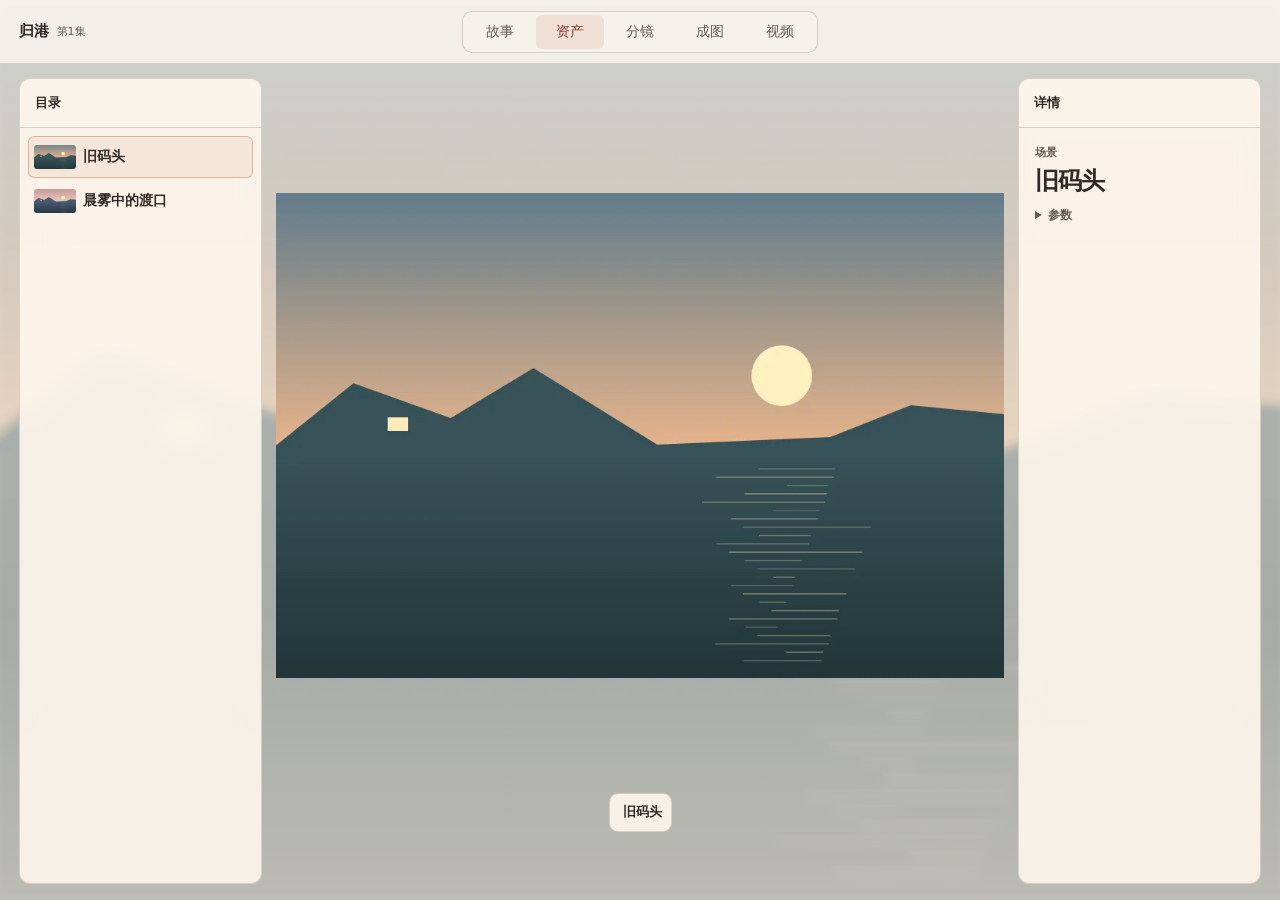
==== 心语 AI/制作工作台/index.html @ e416f88f "归档心语 AI 半透制作工作台" ====
<!doctype html>
<html lang="zh-CN">
<meta charset="utf-8">
<meta name="viewport" content="width=device-width, initial-scale=1">
<title>制作工作台 · 归港</title>
<link rel="stylesheet" href="heart-stage.css">
<style>
  * { box-sizing: border-box; }
  body { margin: 0; font: 14px/1.55 system-ui, sans-serif; }
  button { color: inherit; font: inherit; cursor: pointer; }
  .heart-workspace { --studio-type: system-ui, sans-serif; display: flex; flex-direction: column; height: 100dvh; overflow: hidden; }
  .studio-project-line { display: grid; flex: none; align-items: center; }
  .studio-project-identity { display: flex; align-items: center; min-width: 0; }
  .studio-project-title { overflow: hidden; text-overflow: ellipsis; white-space: nowrap; }
  .studio-stage-tab { display: flex; align-items: center; background: transparent; }
  .heart-inspector-body summary { cursor: pointer; }
  .heart-spotlight[data-media-kind="image"] .heart-focus-media > img { position: absolute; inset: 0; }
  @media (max-width: 980px) { .heart-workspace { overflow: auto; } }
</style>
<main class="project-studio heart-workspace">
  <div class="heart-backdrop" aria-hidden="true">
    <img class="heart-background" alt="">
    <img class="heart-backdrop-media" alt="" hidden>
  </div>
  <header class="studio-project-line">
    <div class="studio-project-identity"><strong class="studio-project-title">归港</strong><span class="heart-episode">第1集</span></div>
    <nav class="studio-stage-tabs heart-steps" aria-label="制作流程"></nav>
  </header>
  <div class="heart-desk">
    <section class="heart-library" aria-labelledby="catalog-title">
      <header class="heart-panel-head"><h2 id="catalog-title">目录</h2></header>
      <div class="heart-catalog"><div class="heart-catalog-group"></div></div>
    </section>
    <section class="heart-stage" aria-label="作品舞台">
      <div class="heart-text-flow" tabindex="0" aria-label="正文" hidden>
        <article class="heart-story-sheet"><header><h3></h3></header><div class="heart-story-body"></div></article>
      </div>
      <div class="heart-empty" hidden><p>暂无视频</p></div>
      <section class="heart-spotlight" data-media-kind="image" aria-label="作品预览" hidden>
        <div class="heart-focus-frame">
          <div class="heart-focus-media">
            <button type="button" class="heart-original" aria-label="查看原画幅"><img alt=""></button>
          </div>
          <div class="heart-focus-caption"><strong></strong></div>
        </div>
      </section>
    </section>
    <aside class="heart-inspector" aria-labelledby="inspector-title">
      <header class="heart-panel-head"><h2 id="inspector-title">详情</h2></header>
      <div class="heart-inspector-body">
        <div class="heart-detail-heading"><span></span><h3></h3></div>
        <details class="heart-version-details"><summary>参数</summary><dl><div><dt>画幅</dt><dd></dd></div></dl></details>
      </div>
    </aside>
  </div>
  <dialog class="heart-settings" aria-label="原画">
    <header><h2>原画</h2><form method="dialog"><button>关闭</button></form></header>
    <img class="heart-original-image" alt="" style="height:auto;object-fit:contain;background:transparent">
  </dialog>
</main>
<script>
  const $ = selector => document.querySelector(selector);
  function harbor(sky, water, sunset) {
    const canvas = document.createElement('canvas');
    canvas.width = 960;
    canvas.height = 640;
    const context = canvas.getContext('2d');
    const gradient = context.createLinearGradient(0, 0, 0, 640);
    for (const [position, color] of [[0, sky], [.52, sunset], [.53, water], [1, '#213538']]) gradient.addColorStop(position, color);
    context.fillStyle = gradient;
    context.fillRect(0, 0, 960, 640);
    context.fillStyle = '#fff0c1';
    context.beginPath();
    context.arc(666, 241, 40, 0, Math.PI * 2);
    context.fill();
    context.fillStyle = water;
    context.beginPath();
    context.moveTo(0, 333);
    for (const [x, y] of [[102, 251],[230, 297],[339, 231],[502, 332],[730, 322],[836, 280],[960, 292],[960, 358],[0, 358]]) context.lineTo(x, y);
    context.fill();
    context.fillStyle = '#fce9ba';
    context.fillRect(147, 296, 27, 18);
    for (let y = 363; y < 620; y += 11) {
      const width = 24 + (y * 19 % 155);
      const x = 635 - width / 2 + (y * 17 % 72);
      context.globalAlpha = .15 + (y % 19) / 90;
      context.fillRect(x, y, width, 2);
    }
    return canvas.toDataURL('image/webp', .88);
  }

  const dusk = harbor('#627c8b','#375258','#e5b38b');
  const dawn = harbor('#c59195','#485772','#e8cab9');
  const entries = [
    {label:'故事', items:[{name:'本集正文', kind:'剧本', text:'末班渡船靠岸前，港口只留着一盏灯。她把装着钥匙的信封递给船长，请他在潮水涨起来之前送到对岸。'}]},
    {label:'资产', items:[{name:'旧码头', kind:'场景', image:dusk}, {name:'晨雾中的渡口', kind:'场景', image:dawn}]},
    {label:'分镜', items:[{name:'渡船靠岸', kind:'片段', text:'镜头 1 · 0–3 秒\n远景。渡船沿岸线靠近，码头的灯在水面晃动。\n\n镜头 2 · 3–6 秒\n特写。信封从手中递出。'}]},
    {label:'成图', items:[{name:'灯下交接', kind:'分镜图', image:dawn}]},
    {label:'视频', items:[{name:'渡船靠岸', kind:'未生成'}]},
  ];
  $('.heart-background').src = dusk;
  let step = 1;
  const tabs = entries.map(({label}, index) => {
    const button = Object.assign(document.createElement('button'), {className:'studio-stage-tab', textContent:label});
    button.addEventListener('click', () => selectStep(index));
    $('.heart-steps').append(button);
    return button;
  });
  const openOriginal = $('.heart-original');
  const original = $('.heart-original-image');
  openOriginal.addEventListener('click', () => $('.heart-settings').showModal());

  function selectStep(index) {
    step = index;
    tabs.forEach((tab, i) => i === step ? tab.setAttribute('aria-current','step') : tab.removeAttribute('aria-current'));
    const group = $('.heart-catalog-group');
    const rows = entries[step].items.map((item, i) => {
      const row = Object.assign(document.createElement('button'), {className:'heart-catalog-item'});
      const thumb = Object.assign(document.createElement('span'), {className:'heart-thumb'});
      if (item.image) thumb.append(Object.assign(document.createElement('img'), {src:item.image, alt:''}));
      const title = Object.assign(document.createElement('strong'), {textContent:item.name});
      row.append(thumb, title);
      row.addEventListener('click', () => selectItem(i));
      return row;
    });
    group.replaceChildren(...rows);
    selectItem(0);
  }

  function selectItem(index) {
    const {name,kind,image,text} = entries[step].items[index];
    document.querySelectorAll('.heart-catalog-item').forEach((row,i) => i === index ? row.setAttribute('aria-current','true') : row.removeAttribute('aria-current'));
    const backdrop = $('.heart-backdrop-media');
    backdrop.hidden = !image;
    $('.heart-spotlight').hidden = !image;
    $('.heart-text-flow').hidden = !text;
    $('.heart-empty').hidden = !!(text || image);
    $('.heart-detail-heading h3').textContent = name;
    $('.heart-detail-heading span').textContent = kind;
    $('.heart-version-details').hidden = !image;
    $('.heart-version-details dd').textContent = '3:2';
    if (image) {
      backdrop.src = openOriginal.querySelector('img').src = original.src = image;
      $('.heart-focus-caption strong').textContent = name;
    }
    if (text) {
      $('.heart-story-sheet h3').textContent = name;
      $('.heart-story-body').textContent = text;
    }
  }
  selectStep(step);
</script>
</html>
---- 心语 AI/制作工作台/heart-stage.css ----
.heart-workspace {
  --heart-paper: #f5f0e7;
  --heart-panel: #faf7f0;
  --heart-ink: #2a2524;
  --heart-muted: #6f655c;
  --heart-line: #dfd6c8;
  --heart-accent: #a34a39;
  --heart-ease: cubic-bezier(.22,.77,.23,1);
  --heart-gutter: clamp(14px,1.45vw,26px);
  --heart-sidebar-width: clamp(215px,19vw,288px);
  --heart-chrome-ink: #302925;
  --heart-chrome-muted: #665a53;
  --heart-chrome-line: #56413233;
  --heart-chrome-accent: #8c4839;
  --heart-glass: #fff8eee3;
  --heart-glass-raised: #6244370e;
  position: relative;
  isolation: isolate;
  background: #efe8df;
  color: var(--heart-chrome-ink);
}
.studio-frame:has(> .studio-page .heart-workspace) { grid-template-rows: minmax(0,1fr); }
.studio-frame:has(> .studio-page .heart-workspace) > .studio-dock { display: none; }
.heart-backdrop {
  position: absolute;
  inset: 0;
  z-index: -1;
  overflow: hidden;
  pointer-events: none;
}
.heart-backdrop::after,
.heart-backdrop img {
  position: absolute;
  inset: 0;
  width: 100%;
  height: 100%;
}
.heart-backdrop img { object-fit: cover; object-position: center 52%; }
.heart-background { opacity: .26; transition: opacity .28s var(--heart-ease); }
.heart-backdrop:has(.heart-backdrop-media:not([hidden])) .heart-background { opacity: .05; }
.heart-backdrop-media { opacity: .34; filter: blur(5px); scale: 1.015; }
.heart-backdrop-media:not([hidden]) { animation: heart-backdrop-reveal .28s var(--heart-ease) both; }
.heart-backdrop::after {
  content: "";
  background: linear-gradient(180deg,#fff9f049,transparent 28% 68%,#f4e9df53);
}
@keyframes heart-backdrop-reveal {
  from { opacity: 0; }
  to { opacity: .34; }
}
.heart-workspace .studio-project-line {
  position: relative;
  z-index: 10;
  grid-template: 'project steps actions' auto / minmax(0,1fr) auto minmax(0,1fr);
  min-height: 64px;
  padding-inline: var(--heart-gutter);
  background: #fffbf3bd;
  border-bottom: 1px solid var(--heart-chrome-line);
  --ink: var(--heart-chrome-ink);
  --muted: var(--heart-chrome-muted);
  --studio-line: var(--heart-chrome-line);
  --studio-hover: var(--heart-glass-raised);
  --studio-surface: #fffaf3;
  --studio-selected: #eedbce;
  --accent: var(--heart-chrome-accent);
}
.heart-workspace .studio-project-identity { grid-area: project; gap: 8px; }
.heart-workspace .studio-project-identity .studio-project-title {
  font: 650 clamp(14px,1.2vw,18px)/1.25 var(--studio-type);
}
.heart-workspace .heart-brand {
  display: inline-flex;
  flex: none;
  gap: 7px;
  padding: 0 12px 0 0;
  border-right: 1px solid var(--heart-chrome-line);
  border-radius: 0;
  color: var(--heart-chrome-ink);
}
.heart-workspace .heart-brand strong { font: 720 13px/1.2 var(--studio-type); }
.heart-workspace .heart-brand .studio-avatar { width: 30px; height: 30px; border-radius: 50%; }
.heart-workspace .studio-project-actions { grid-area: actions; }
.heart-workspace .studio-project-line .btn { color: var(--heart-chrome-ink); }
.heart-workspace .studio-project-tools { border-radius: 9px; }
.heart-episode {
  flex: none;
  color: var(--heart-chrome-muted);
  font-size: 11px;
  white-space: nowrap;
}
.heart-steps.studio-stage-tabs {
  grid-area: steps;
  display: flex;
  align-self: center;
  gap: 2px;
  padding: 3px;
  border: 1px solid var(--heart-chrome-line);
  border-radius: 10px;
  background: #fffaf640;
}
.heart-workspace .heart-steps .studio-stage-tab {
  position: relative;
  justify-content: center;
  gap: 4px;
  min-width: clamp(56px,5.3vw,78px);
  min-height: 34px;
  padding: 0 7px;
  border: 0;
  border-radius: 6px;
  color: var(--heart-chrome-muted);
}
.heart-workspace .heart-steps .studio-stage-tab:hover { background: var(--heart-glass-raised); color: var(--heart-chrome-ink); }
.heart-workspace .heart-steps .studio-stage-tab[aria-current="step"] {
  color: #803e31;
  background: #e0a89142;
}
.heart-steps .studio-stage-check { color: #52775c; }
.heart-steps .studio-stage-check svg { width: 10px; height: 10px; }
.heart-save-status { flex: none; margin: 8px var(--heart-gutter) 0; }
.heart-save-status:empty { display: none; }
.heart-workspace :is(.heart-desk,.heart-backdrop) [hidden] { display: none !important; }

.heart-desk {
  position: relative;
  display: grid;
  grid-template-columns: var(--heart-sidebar-width) minmax(0,1fr) var(--heart-sidebar-width);
  flex: 1;
  gap: 14px;
  min-height: 0;
  margin: 14px var(--heart-gutter) 16px;
  color: var(--heart-ink);
}
.heart-work-panel {
  position: absolute;
  z-index: 8;
  grid-area: 1 / 2 / 2 / 3;
  inset: 0;
  display: flex;
  min-height: 0;
  flex-direction: column;
  container: heart-work / inline-size;
  color: var(--heart-ink);
  background: var(--heart-panel);
  color-scheme: light;
  border: 1px solid var(--heart-line);
  border-radius: 10px;
  box-shadow: 0 12px 36px #15101745;
  --work-gutter: clamp(12px,1.4vw,24px);
  --work-panel-width: clamp(200px,42%,266px);
  --ink: var(--heart-ink);
  --muted: var(--heart-muted);
  --studio-bg: var(--heart-paper);
  --studio-surface: var(--heart-panel);
  --studio-subtle: #f0e8db;
  --studio-field: #fffcf7;
  --studio-line: var(--heart-line);
  --studio-divider: var(--heart-line);
  --studio-hover: #eee6db;
  --studio-selected: #efe0d4;
  --studio-success: #387052;
  --surface: var(--heart-panel);
  --raised: var(--studio-subtle);
  --field-surface: var(--studio-field);
  --divider: var(--heart-line);
  --border: var(--heart-line);
  --accent: var(--heart-accent);
  --on-accent: #fff9f3;
  --warning: #895022;
  --danger: #a53538;
}
.heart-work-panel[data-mode="optimize"] { inset-inline-start: auto; width: min(455px,100%); }
@container heart-work (max-width: 580px) {
  .heart-work-panel :is(.scene-composition,.studio-board-layout,.video-production-layout,.source-workbench) { grid-template-columns: minmax(0,1fr); }
  .heart-work-panel .scene-editor { border-left: 0; }
}
.heart-work-header {
  display: flex;
  flex: none;
  justify-content: space-between;
  align-items: center;
  gap: 10px;
  min-height: 58px;
  padding: 8px var(--work-gutter);
  border-bottom: 1px solid var(--heart-line);
}
.heart-work-header h2 { min-width: 0; margin-right: auto; font-size: 16px; overflow-wrap: anywhere; }
.project-studio .heart-work-panel > .studio-stage-scroll { padding-top: 12px; }
.heart-work-drawer { margin-top: 10px; padding: 8px 0; border-top: 1px solid var(--heart-line); }
.heart-work-drawer > summary { color: var(--heart-muted); cursor: pointer; font-size: 12px; font-weight: 650; }
.heart-work-panel[data-mode="optimize"] .image-prompt-refine { min-width: 0; display: grid; gap: 10px; margin: 0; }
.heart-work-panel[data-mode="optimize"] .heart-work-drawer { margin: 0 0 14px; }
.heart-work-panel[data-mode="optimize"] .image-prompt-refine > p.muted { display: none; }
.heart-work-panel[data-mode="optimize"] .image-prompt-refine textarea { min-height: 84px; width: 100%; }
.heart-desk h2, .heart-desk h3, .heart-desk h4, .heart-desk p { margin: 0; }
.heart-desk button, .heart-settings button { cursor: pointer; font: inherit; }
.heart-desk :is(button,select,input,summary):focus-visible { outline: 2px solid var(--heart-accent); outline-offset: -2px; }
.heart-library, .heart-inspector {
  display: flex;
  flex-direction: column;
  min-width: 0;
  min-height: 0;
  overflow: hidden;
  border: 1px solid var(--heart-chrome-line);
  border-radius: 11px;
  background: var(--heart-glass);
  backdrop-filter: blur(12px);
  color: var(--heart-chrome-ink);
  color-scheme: light;
  --heart-ink: var(--heart-chrome-ink);
  --heart-muted: var(--heart-chrome-muted);
  --heart-line: var(--heart-chrome-line);
  --heart-accent: var(--heart-chrome-accent);
  --heart-panel: #fcf5eb;
  --accent: #a65a46;
  --on-accent: #fff9f3;
}
.heart-panel-head {
  display: flex;
  flex: none;
  align-items: center;
  justify-content: space-between;
  gap: 5px;
  min-height: 49px;
  padding: 9px 15px;
  border-bottom: 1px solid var(--heart-line);
}
.heart-panel-head h2 { font-size: 13px; font-weight: 680; }
.heart-panel-head button {
  min-height: 28px;
  border: 1px solid var(--heart-line);
  border-radius: 6px;
  padding: 3px 9px;
  color: var(--heart-muted);
  background: var(--heart-glass-raised);
  font-size: 11px;
  white-space: nowrap;
}
.heart-panel-head button[aria-pressed="true"] { border-color: #b2765b83; color: var(--heart-accent); background: #d89b7b25; }
.heart-catalog, .heart-inspector-body { flex: 1; min-height: 0; overflow: auto; scrollbar-width: thin; overscroll-behavior: contain; }
.heart-catalog { padding: 8px 8px 11px; scrollbar-color: #9f8d8b transparent; }
.heart-catalog-group + .heart-catalog-group { margin-top: 9px; }
.heart-catalog-group h3 { display: flex; justify-content: space-between; padding: 7px 7px 4px; color: var(--heart-muted); font-size: 10px; font-weight: 670; letter-spacing: .06em; }
.heart-catalog-group h3 span { font: 10px ui-monospace,monospace; }
.heart-catalog-item {
  display: grid;
  grid-template-columns: 42px minmax(0,1fr);
  align-items: center;
  gap: 7px;
  width: 100%;
  min-height: 42px;
  margin-bottom: 2px;
  padding: 3px 5px;
  border: 1px solid transparent;
  border-radius: 6px;
  background: transparent;
  color: var(--heart-ink);
  text-align: left;
}
.heart-catalog-item:hover { background: var(--heart-glass-raised); }
.heart-catalog-item[aria-current="true"] { border-color: #b2765b74; background: #d89b7b25; }
.heart-thumb { display: block; overflow: hidden; aspect-ratio: 16/9; border-radius: 3px; }
.heart-placeholder { display: grid; place-items: center; width: 100%; height: 100%; color: #8d6554; background: #d6b39b48; }
.heart-thumb img, .heart-card img { width: 100%; height: 100%; display: block; object-fit: cover; }
.heart-catalog-copy { display: grid; gap: 1px; min-width: 0; }
.heart-catalog-copy :is(strong,small) { overflow: hidden; text-overflow: ellipsis; white-space: nowrap; }
.heart-catalog-copy strong { font-size: 12px; line-height: 1.2; }
.heart-catalog-copy small, .heart-catalog-empty { color: var(--heart-muted); font-size: 11px; }
.heart-catalog-item[data-status="stale"] img { filter: saturate(.65); }
.heart-catalog-empty { padding: 12px 8px; }
.heart-inspector { container: heart-inspector / inline-size; }
.heart-inspector-body { padding: 16px 16px 19px; }
.heart-inspector-controls {
  display: grid;
  grid-template-columns: repeat(2,minmax(0,1fr));
  gap: 8px;
  margin-top: 12px;
  padding-block: 12px;
  border-block: 1px solid var(--heart-line);
  color: var(--heart-ink);
  font-size: 12px;
  --ink: var(--heart-ink);
  --muted: var(--heart-muted);
  --studio-line: var(--heart-line);
  --studio-surface: var(--heart-panel);
}
.heart-inspector-controls :is(.board-node-toolbar,.board-node-options) { display: contents; }
.heart-inspector-controls :is(.asset-image-formats,.video-selection-state,button[data-action="studio-step-model-open"],
  button[data-action="studio-video-provider"],button[data-action="studio-connect"],.btn-primary) { grid-column: 1 / -1; }
.heart-inspector-controls .asset-image-formats { grid-template-columns: repeat(2,minmax(0,1fr)); gap: 5px 8px; }
@container heart-inspector (max-width: 231px) {
  .heart-inspector-controls .asset-image-formats { grid-template-columns: minmax(0,1fr); }
}
.heart-inspector-controls :is(.field,.board-node-option,.studio-method-control):has(select), .heart-inspector-controls .heart-board-format {
  display: grid;
  align-content: start;
  min-width: 0;
  gap: 4px;
  margin: 0;
  color: var(--heart-muted);
  font-size: 11px;
}
.heart-inspector-controls .studio-method-control > span { display: block; }
.heart-inspector-controls select, .heart-inspector-controls button {
  width: 100%;
  min-width: 0;
  max-width: none;
  min-height: 34px;
  padding: 4px 8px;
  border: 1px solid var(--heart-line);
  border-radius: 6px;
  color: var(--heart-ink);
  background: #fffaf494;
  font: inherit;
  color-scheme: light;
}
.heart-inspector-controls select {
  appearance: none;
  display: block;
  min-height: 34px;
  padding-inline-end: 22px;
  background-image: linear-gradient(45deg, transparent 50%, #705747 50%), linear-gradient(135deg, #705747 50%, transparent 50%);
  background-size: 5px 5px;
  background-position: right 13px center, right 8px center;
  background-repeat: no-repeat;
}
.heart-inspector-controls button {
  display: inline-flex;
  align-items: center;
  justify-content: center;
  gap: 5px;
  white-space: normal;
  overflow-wrap: anywhere;
}
.heart-inspector-controls button svg { flex: none; }
.heart-inspector-controls :is(button,select):hover:not(:disabled) { border-color: #b2765b74; background-color: #f1dcce; }
.heart-inspector-controls button:disabled { opacity: .55; cursor: default; }
.heart-inspector-controls .asset-image-node-model { justify-content: space-between; text-align: start; }
.heart-inspector-controls > button[data-heart="entry-native"],
.heart-inspector-controls > button[data-action="ep-show-look"] { align-self: end; }
.heart-inspector-controls .heart-board-format button { white-space: nowrap; }
.heart-inspector-controls button[data-heart="optimize"] { color: var(--heart-accent); }
.heart-inspector-controls .btn-primary { color: #fff9f3; background: #a65a46; border-color: #a65a46; font-weight: 700; }
.heart-inspector-controls .btn-primary:hover:not(:disabled) { color: #fff9f3; background: #934837; }
.heart-inspector-controls .video-selection-state { display: flex; align-items: center; flex-wrap: wrap; gap: 5px; }
.heart-detail-heading { display: grid; justify-items: start; gap: 5px; }
.heart-detail-heading > span { color: var(--heart-muted); font-size: 11px; font-weight: 700; letter-spacing: .04em; }
.heart-detail-heading h3 { font: 700 clamp(22px,1.9vw,28px)/1.22 "Songti SC", "Noto Serif CJK SC", serif; letter-spacing: -.035em; overflow-wrap: anywhere; }
.heart-detail-heading .heart-status { padding: 3px 6px; border-radius: 4px; background: #ead3ba8c; color: #784730; }
.heart-status[data-status="stale"] { background: #d8837940; color: #782c28; }
.heart-inspector dl { margin: 12px 0 0; font-size: 12px; }
.heart-inspector dl div { display: grid; grid-template-columns: 47px minmax(0,1fr); gap: 8px; border-bottom: 1px solid var(--heart-line); padding: 6px 0; }
.heart-inspector dt { color: var(--heart-muted); }
.heart-inspector dd { margin: 0; overflow-wrap: anywhere; }
.heart-detail-text { margin-top: 15px; font-size: 12px; line-height: 1.68; }
.heart-detail-text summary, .heart-version-details summary { cursor: pointer; font-weight: 650; }
.heart-inspector .heart-specs {
  display: flex;
  flex-wrap: wrap;
  gap: 6px 12px;
  padding-block: 7px;
  border-block: 1px solid var(--heart-line);
}
.heart-inspector .heart-specs div { display: flex; flex: 1; gap: 7px; border: 0; padding: 2px 0; font-size: 11px; line-height: 1.35; }
.heart-specs dd { font-weight: 700; }
.heart-prompt { position: relative; margin-top: 9px; padding-bottom: 7px; border-bottom: 1px solid var(--heart-line); }
.heart-prompt summary { min-height: 34px; margin-inline-end: 58px; line-height: 34px; }
.heart-prompt button {
  position: absolute;
  inset: 3px 0 auto auto;
  padding: 3px 8px;
  border: 1px solid var(--heart-line);
  border-radius: 5px;
  color: var(--heart-muted);
  background: transparent;
  font-size: 11px;
}
.heart-prompt button:hover { color: var(--heart-accent); border-color: #c5957d; }
.heart-prompt pre {
  max-height: min(33vh,224px);
  overflow: auto;
  padding: 9px 10px;
  border: 1px solid var(--heart-line);
  border-radius: 5px;
  color: var(--heart-ink);
  background: #fffcf7;
  scrollbar-width: thin;
}
.heart-prompt pre:focus-visible { outline: 2px solid var(--heart-accent); outline-offset: -2px; }
.heart-version-details { margin-top: 10px; color: var(--heart-muted); font-size: 12px; }
.heart-version-details dl { margin-top: 4px; }
.heart-detail-text pre, .heart-detail-text p { margin: 4px 0 0; font: inherit; white-space: pre-wrap; overflow-wrap: anywhere; }
.heart-detail-text ol { padding-left: 21px; }
.heart-detail-text li + li { margin-top: 6px; }

.heart-stage {
  position: relative;
  isolation: isolate;
  min-width: 0;
  min-height: 0;
  overflow: hidden;
  color: var(--heart-chrome-ink);
}
.heart-light, .heart-turn-light { position: absolute; z-index: -1; pointer-events: none; }
.heart-light {
  inset: 32px 5% 12px;
  background: radial-gradient(ellipse at 50% 60%,#fff8ed42,transparent 64%);
  animation: heart-light-drift 8s ease-in-out infinite alternate;
}
.heart-turn-light {
  inset: 17% 15% 12%;
  opacity: 0;
  background: radial-gradient(ellipse at 50% 65%,#fff2dd69,transparent 68%);
  transition: opacity .22s linear;
}
.heart-stage[data-turning="true"] .heart-turn-light { transition: none; will-change: opacity,transform; }
.heart-stage:is([data-turning="true"],[data-motion="paused"]) .heart-light { animation-play-state: paused; }
@keyframes heart-light-drift {
  from { transform: translate3d(-3%,-4%,0) scale(.92); opacity: .53 }
  to { transform: translate3d(4%,5%,0) scale(1.12); opacity: .98 }
}
.heart-stage-foot {
  position: absolute;
  z-index: 5;
  inset: auto 6px 6px;
  display: flex;
  align-items: center;
  justify-content: center;
  gap: 8px;
  pointer-events: none;
}
.heart-actions {
  display: flex;
  align-items: center;
  gap: 3px;
  padding: 3px;
  border: 1px solid var(--heart-chrome-line);
  border-radius: 10px;
  background: #fff8f0df;
  backdrop-filter: blur(12px);
  pointer-events: auto;
}
.heart-stage-foot > button { pointer-events: auto; }
.heart-stage :is(.heart-actions,.heart-stage-foot,.heart-empty) > button,
.heart-focus-caption button, .heart-settings :is(button,.heart-settings-actions label) {
  min-height: 32px;
  padding: 0 10px;
  border: 1px solid var(--heart-chrome-line);
  border-radius: 6px;
  color: var(--heart-chrome-ink);
  background: #fff6ead9;
  font-size: 12px;
  font-weight: 630;
  white-space: nowrap;
}
.heart-stage .heart-actions > button { border-color: transparent; background: transparent; }
.heart-stage :is(.heart-actions,.heart-stage-foot,.heart-empty) > button:hover,
.heart-focus-caption button:hover, .heart-settings :is(button,.heart-settings-actions label):hover {
  border-color: #ba856f84;
  background-color: #f0ddd0;
}
.heart-stage :is(button,select,summary):focus-visible { outline-color: var(--heart-chrome-accent); }
.heart-field {
  position: absolute;
  inset: 0 0 47px;
  max-width: 1120px;
  margin-inline: auto;
  touch-action: pan-y;
  user-select: none;
}
.heart-stage[data-browse="true"] .heart-field { cursor: grab; }
.heart-stage [data-heart="motion"] { display: inline-grid; min-width: 32px; place-items: center; }
.heart-motion-icon { width: 8px; height: 9px; border-inline: 2px solid currentColor; }
.heart-stage [data-heart="motion"][aria-pressed="true"] { border-color: #e2ae92; }
.heart-stage [data-heart="motion"][aria-pressed="true"] .heart-motion-icon { width: 0; height: 0; border: 4px solid transparent; border-right: 0; border-left: 6px solid currentColor; }
.heart-stage[data-turning="true"] .heart-field { cursor: grabbing; }
.heart-empty { position: absolute; inset: 0; display: grid; align-content: center; justify-items: center; gap: 10px; font-size: 14px; }
.heart-stage[data-mode="scatter"]:has(.heart-performer:not([hidden])) .heart-empty { align-content: end; padding-bottom: 14px; }
.heart-lift {
  position: absolute;
  z-index: 1;
  left: 50%;
  translate: -50% 0;
  object-fit: contain;
  object-position: center bottom;
  filter: drop-shadow(0 7px 8px #080b13b8);
  pointer-events: none;
}
.heart-performer {
  position: absolute;
  z-index: 1;
  top: 40%;
  left: 50%;
  width: var(--heart-performer-width,260px);
  aspect-ratio: 1 / 1.04;
  translate: -50% -50%;
  overflow: hidden;
  pointer-events: none;
}
.heart-performer > [data-character-scene] {
  position: absolute;
  top: 2.5%;
  left: calc(-100% * var(--heart-scene-left,0) / 506);
  width: calc(100% * 960 / 506);
  max-width: none;
  margin: 0;
}
.heart-performer > [data-character-scene="source"] { --heart-scene-left: 306; }
.heart-performer > [data-character-scene="entities"] { --heart-scene-left: 335; }
.heart-performer > [data-character-scene="design"] { --heart-scene-left: 257; }
.heart-performer > [data-character-scene="boards"] { --heart-scene-left: 217; }
.heart-performer > [data-character-scene="shots"] { --heart-scene-left: 279; }
.heart-performer:has(> img[hidden]) { mask-image: linear-gradient(90deg,transparent,black 10% 90%,transparent); }
.heart-performer > img { position: absolute; inset: 4%; width: 92%; height: 92%; object-fit: contain; }
.heart-performer .character-toggle {
  inset: 0;
  width: 100%;
  height: 100%;
  padding: 0;
  color: transparent;
  text-decoration: none;
  pointer-events: auto;
}
.heart-performer .character-toggle:hover { color: transparent; }
.heart-stage[data-turning="true"] .heart-performer .character-toggle { visibility: hidden; }
.heart-cards { position: absolute; z-index: 2; inset: 0; transform-style: preserve-3d; pointer-events: none; }
.heart-stage[data-mode="heart"] .heart-cards { clip-path: var(--heart-cut,none); }
.heart-stage[data-mode="heart"][data-focused="false"] .heart-cards { opacity: .92; }
.heart-stage[data-mode="orbit"] .heart-cards { perspective: var(--heart-perspective,800px); perspective-origin: 50% 48%; }
.heart-stage[data-mode="orbit"] .heart-performer { z-index: auto; transform: translateZ(-120px); }
.heart-card {
  position: absolute;
  top: 50%;
  left: 50%;
  translate: -50% -50%;
  width: 150px;
  aspect-ratio: 16/9;
  padding: 0;
  overflow: hidden;
  border: 0;
  border-radius: 10px;
  color: #fff3e7;
  background: #372e32;
  box-shadow: 0 7px 12px #0908109c;
  pointer-events: auto;
  touch-action: pan-y;
  backface-visibility: hidden;
}
.heart-stage[data-mode="heart"] .heart-card { border-radius: 15% / 26%; }
.heart-stage[data-mode="heart"] .heart-card[data-shape="crown"] { border-radius: 43% 43% 17% 17% / 58% 58% 27% 27%; }
.heart-stage[data-mode="heart"] .heart-card[data-shape="shoulder-left"] { border-radius: 46% 17% 23% 51% / 54% 30% 28% 46%; }
.heart-stage[data-mode="heart"] .heart-card[data-shape="shoulder-right"] { border-radius: 17% 46% 51% 23% / 30% 54% 46% 28%; }
.heart-stage[data-mode="heart"] .heart-card[data-shape="slope-left"] { border-radius: 43% 16% 20% 54% / 51% 26% 34% 49%; }
.heart-stage[data-mode="heart"] .heart-card[data-shape="slope-right"] { border-radius: 16% 43% 54% 20% / 26% 51% 49% 34%; }
.heart-stage[data-mode="heart"] .heart-card[data-shape="tip"] { border-radius: 26% 26% 49% 49% / 26% 26% 72% 72%; }
.heart-stage[data-mode="heart"] .heart-card[data-shape="stack"] { border-radius: 12% / 20%; }
.heart-stage[data-mode="orbit"] .heart-card { will-change: transform; cursor: grab; }
.heart-card-face { position: absolute; inset: 0; overflow: hidden; border-radius: inherit; }
.heart-stage[data-mode="heart"] .heart-card[aria-current="true"] .heart-card-face { filter: brightness(1.08); }
.heart-card-face img { transition: scale .22s var(--heart-ease); }
.heart-card:is(:hover,:focus-visible) img { scale: 1.05; }
.heart-stage[data-mode="heart"] .heart-card:not([data-shape="stack"]):hover img { scale: 1; }
.heart-card-name {
  position: absolute;
  bottom: 7px;
  left: 9px;
  max-width: 80%;
  padding: 2px 5px;
  overflow: hidden;
  border-radius: 4px;
  background: #201719c0;
  color: #fff3e7;
  font-size: 10px;
  white-space: nowrap;
  text-overflow: ellipsis;
  opacity: 0;
}
.heart-card:is([aria-current="true"],:hover,:focus-visible) .heart-card-name { opacity: 1; }
.heart-video-placeholder { background: #3c333b; color: #f4daca; }
.heart-stage[data-mode="scatter"] .heart-cards {
  display: grid;
  grid-template-columns: repeat(4,minmax(0,1fr));
  align-content: center;
  align-content: safe center;
  gap: 10px;
  overflow: auto;
  padding: 14px;
  scrollbar-width: thin;
  pointer-events: auto;
}
.heart-stage[data-mode="scatter"] .heart-performer { z-index: 3; top: 49%; width: min(var(--heart-performer-width,260px),var(--heart-center,290px)); }
.heart-stage[data-mode="scatter"][data-role-visible="true"] .heart-cards {
  justify-content: center;
  gap: var(--heart-row-gap,12px) var(--heart-column-gap,12px);
  padding: 8px;
  grid-template-columns: repeat(var(--heart-columns,2),minmax(0,var(--heart-tile,140px))) minmax(0,var(--heart-center,280px)) repeat(var(--heart-columns,2),minmax(0,var(--heart-tile,140px)));
}
.heart-stage[data-mode="scatter"][data-role-visible="true"] .heart-card { aspect-ratio: 1.62; }
.heart-stage[data-mode="scatter"] .heart-card { position: relative; top: auto; left: auto; translate: none; width: 100%; border-radius: 15% / 26%; }
.heart-stage[data-focused="true"] :is(.heart-cards,.heart-light) { visibility: hidden; }
.heart-spotlight { position: absolute; z-index: 4; inset: 8px 0 52px; display: grid; place-items: center; pointer-events: none; }
.heart-focus-frame {
  display: flex;
  flex-direction: column;
  width: min(92%,850px);
  container-type: inline-size;
  max-height: 100%;
  overflow: auto;
  border: 1px solid var(--heart-chrome-line);
  border-radius: 12px;
  color: var(--heart-chrome-ink);
  background: #fff8efe9;
  box-shadow: 0 12px 34px #49362d33;
  pointer-events: auto;
}
.heart-focus-media { position: relative; flex: 0 1 auto; display: grid; place-items: center; min-height: 0; aspect-ratio: 16/9; overflow: hidden; background: #17161cc4; }
.heart-focus-media > video { position: absolute; inset: 0; }
.heart-focus-media :is(img,video), .heart-focus-media .heart-original { width: 100%; height: 100%; object-fit: contain; }
.heart-focus-media audio { width: min(92%,420px); }
.heart-spotlight[data-media-kind="image"] .heart-focus-frame {
  width: min(100%,960px);
  height: 100%;
  overflow: hidden;
  border: 0;
  border-radius: 0;
  background: transparent;
  box-shadow: none;
}
.heart-spotlight[data-media-kind="image"] .heart-focus-media {
  flex: 1;
  aspect-ratio: auto;
  background: transparent;
}
.heart-focus-media .heart-original {
  position: absolute;
  inset: 0;
  padding: 0;
  overflow: hidden;
  border: 0;
  background: transparent;
  cursor: zoom-in;
}
.heart-focus-media .heart-original img { display: block; }
.heart-spotlight[data-media-kind="image"] .heart-focus-caption {
  flex: none;
  align-self: center;
  min-height: 39px;
  margin-top: 8px;
  border: 1px solid var(--heart-chrome-line);
  border-radius: 9px;
  background: var(--heart-glass);
}
.heart-original-image { display: block; max-width: 100%; max-height: 72dvh; margin: auto; object-fit: contain; }
.heart-focus-text { display: grid; place-items: center; gap: 9px; width: 100%; height: 100%; padding: 15px; overflow: auto; background: #e9d9c2; color: #362925; }
.heart-focus-text p { font-size: 13px; line-height: 1.55; white-space: pre-wrap; }
.heart-focus-caption { display: flex; align-items: center; gap: 5px; flex-wrap: wrap; min-height: 47px; justify-content: space-between; padding: 6px 9px 6px 13px; }
.heart-focus-caption > div { display: flex; align-items: center; gap: 5px; min-width: 0; }
.heart-focus-caption strong { font-size: 13px; font-weight: 680; line-height: 1.25; }
.heart-focus-caption small { color: var(--heart-chrome-muted); font-size: 11px; }
.heart-focus-caption :is([data-heart="previous"],[data-heart="next"]) { min-width: 30px; font-size: 15px; line-height: 1; }
.heart-focus-count { padding-inline: 2px; color: var(--heart-chrome-muted); font: 10px ui-monospace,monospace; white-space: nowrap; }
.heart-focus-details { display: none; }

.heart-settings {
  width: min(402px,calc(100% - 26px));
  max-height: calc(100dvh - 30px);
  margin: auto;
  padding: 15px;
  overflow: auto;
  border: 1px solid var(--heart-chrome-line);
  border-radius: 13px;
  color: var(--heart-chrome-ink);
  background: #fff7ed;
  box-shadow: 0 16px 67px #110912b4;
}
.heart-settings::backdrop { background: #18131ab9; }
.heart-settings header, .heart-settings-actions { display: flex; align-items: center; justify-content: space-between; gap: 7px; }
.heart-settings header h2 { font-size: 16px; }
.heart-settings section { margin-top: 12px; padding-top: 9px; border-top: 1px solid var(--heart-chrome-line); }
.heart-settings h3 { display: inline-block; font-size: 13px; }
.heart-settings img { display: block; width: 100%; height: 110px; margin-top: 8px; object-fit: cover; border-radius: 7px; background: #17151b; }
.heart-settings img[data-preview-kind="role"] { height: 73px; object-fit: contain; }
.heart-settings p { padding-top: 5px; color: var(--heart-chrome-muted); font-size: 11px; overflow-wrap: anywhere; }
.heart-settings-actions { justify-content: flex-start; margin-top: 7px; }
.heart-settings-actions label { position: relative; display: inline-flex; align-items: center; cursor: pointer; }
.heart-settings-actions label:focus-within { outline: 2px solid #eab28e; }
.heart-settings-actions input[type="file"] { position: absolute; inset: 0; width: 100%; opacity: 0; cursor: pointer; }
.heart-role-toggle { display: inline-flex; align-items: center; gap: 6px; margin-left: 10px; min-height: 30px; font-size: 12px; cursor: pointer; }
.heart-role-toggle input { appearance: none; width: 30px; height: 17px; margin: 0; border: 1px solid #977a70; border-radius: 20px; background: #55454d; cursor: pointer; }
.heart-role-toggle input::before { content: ""; display: block; width: 11px; height: 11px; margin: 2px; border-radius: 50%; background: #efe1d6; transition: translate .16s var(--heart-ease); }
.heart-role-toggle input:checked { background: #cf9676; border-color: #e0a482; }
.heart-role-toggle input:checked::before { translate: 13px 0; background: #fff0e4; }
.heart-settings button:disabled { opacity: .45; cursor: default; }
.heart-settings-status { min-height: 20px; }

.heart-workspace .heart-inspector > .episode-flow-footer {
  display: grid;
  justify-content: stretch;
  gap: 6px;
  padding: 9px 14px;
  border-color: var(--heart-line);
  background: #fff4e738;
  --muted: var(--heart-muted);
  --danger: #983e32;
}
.heart-inspector > .episode-flow-footer > div:last-child { margin: 0; }
.heart-inspector > .episode-flow-footer > div:empty { display: none; }
.heart-workspace .heart-inspector > .episode-flow-footer .btn-primary {
  justify-content: center;
  width: 100%;
  min-height: 34px;
  color: #fff9f3;
  background: #a65a46;
  border-color: #a65a46;
  font-size: 12px;
}
.heart-workspace .heart-inspector > .episode-flow-footer .btn-primary:hover:not(:disabled) { background: #934837; }
.heart-inspector > .episode-flow-footer .text-link { color: var(--heart-accent); }

@media (max-width: 1150px) {
  .heart-workspace .heart-brand strong { display: none; }
}
@media (max-width: 980px) {
  .heart-workspace { overflow: auto; }
  .heart-backdrop { position: fixed; }
  .heart-desk { flex: none; grid-template: auto auto / minmax(0,1fr) 250px; }
  .heart-stage { grid-area: 1 / 1; min-height: 545px; }
  .heart-inspector { grid-area: 1 / 2; max-height: 545px; }
  .heart-work-panel { grid-area: 1 / 1; }
  .heart-library { grid-area: 2 / 1 / auto / -1; }
  .heart-catalog { display: flex; gap: 12px; max-height: 200px; }
  .heart-catalog-group { flex: 1; min-width: 0; }
  .heart-catalog-group + .heart-catalog-group { margin: 0; }
}
@media (max-width: 760px) {
  .heart-workspace .studio-project-line {
    grid-template: 'project actions' minmax(37px,auto) 'steps steps' auto / minmax(0,1fr) auto;
    gap: 5px;
    padding-block: 7px;
  }
  .heart-steps.studio-stage-tabs { display: grid; grid-template-columns: repeat(5,minmax(0,1fr)); }
  .heart-workspace .heart-steps .studio-stage-tab { min-width: 0; }
}
@media (max-width: 600px) {
  .heart-workspace { --heart-gutter: 9px; }
  .heart-workspace .studio-project-identity { gap: 4px; }
  .heart-workspace .heart-brand { padding-inline-end: 5px; }
  .heart-workspace .heart-brand .studio-avatar { width: 24px; height: 24px; }
  .heart-workspace .studio-project-back { width: 25px; }
  .heart-workspace .studio-project-actions { gap: 1px; }
  .heart-workspace .studio-project-actions .btn { min-width: 29px; padding: 0 5px; }
  .heart-workspace .studio-project-actions > .btn > span,
  .heart-workspace .studio-save-state { display: none; }
  .heart-desk { grid-template: auto auto auto / minmax(0,1fr); gap: 9px; margin-block: 9px; }
  .heart-stage { min-height: clamp(365px,100vw,499px); }
  .heart-work-header { display: grid; grid-template-columns: minmax(0,1fr) auto; align-items: start; }
  .heart-work-header .studio-stage-actions { grid-column: 1 / -1; grid-row: 2; justify-content: start; }
  .heart-work-header > [data-heart="close-work-panel"] { grid-area: 1 / 2; }
  .heart-library { grid-area: 2 / 1; }
  .heart-inspector { grid-area: 3 / 1; max-height: none; }
  .heart-panel-head { min-height: 37px; padding: 4px 9px; }
  .heart-catalog { max-height: 148px; }
  .heart-inspector-body { overflow: visible; min-height: 55px; }
  .heart-focus-details { display: inline-block; }
  .heart-focus-caption { padding: 5px 7px; }
  .heart-stage[data-mode="scatter"] .heart-cards { grid-template-columns: repeat(3,minmax(0,1fr)); gap: 5px; }
}
@media (prefers-reduced-motion: reduce) {
  .heart-light, .heart-backdrop-media:not([hidden]) { animation: none; }
  .heart-background, .heart-turn-light, .heart-role-toggle input::before, .heart-card-face img { transition: none; }
}

.heart-stage[data-reading="true"] .heart-light { animation-play-state: paused; }
.heart-text-flow {
  position: absolute;
  z-index: 3;
  inset: 0 0 50px;
  display: grid;
  align-content: start;
  gap: 9px;
  overflow: auto;
  overscroll-behavior: contain;
  scrollbar-width: thin;
  border-radius: 8px;
}
.heart-text-flow :is(.heart-story-sheet,.heart-flow-item) {
  min-width: 0;
  padding: clamp(12px,1.4vw,23px);
  border: 1px solid #fff6eb72;
  border-radius: 9px;
  color: var(--heart-ink);
  background: #f7efe4ec;
}
.heart-text-flow article > header { display: flex; flex-wrap: wrap; align-items: baseline; justify-content: space-between; gap: 4px 12px; }
.heart-text-flow article > header span, .heart-flow-shots small { color: var(--heart-muted); font: 11px var(--studio-symbol,monospace); }
.heart-story-sheet { min-height: 100%; }
.heart-story-sheet h3 { font: 700 clamp(18px,1.9vw,29px)/1.25 "Songti SC","Noto Serif CJK SC",serif; overflow-wrap: anywhere; }
.heart-story-body {
  margin-top: 14px;
  color: var(--heart-ink);
  font: 16px/1.95 "Songti SC","Noto Serif CJK SC",serif;
  white-space: pre-wrap;
  overflow-wrap: anywhere;
}
.heart-text-flow :is(button,select):focus-visible { outline-color: var(--heart-accent); }
.heart-flow-item[data-active="true"] { border-color: #c5957d; }
.heart-flow-item > header button {
  padding: 1px 0;
  border: 0;
  color: inherit;
  background: transparent;
  font-size: 15px;
  font-weight: 720;
  text-align: start;
  overflow-wrap: anywhere;
}
.heart-flow-item > header button:hover { color: var(--heart-accent); }
.heart-flow-item .heart-flow-summary { margin-top: 6px; color: var(--heart-muted); font-size: 12px; line-height: 1.65; overflow-wrap: anywhere; }
.heart-flow-item[data-active="false"] .heart-flow-summary { display: -webkit-box; -webkit-box-orient: vertical; -webkit-line-clamp: 2; overflow: hidden; }
.heart-flow-shots { margin: 10px 0 0; padding: 0; list-style: none; }
.heart-flow-shots li {
  display: grid;
  grid-template-columns: minmax(0,1fr) 31px;
  align-items: start;
  gap: 6px;
  padding-block: 9px;
  border-top: 1px solid var(--heart-line);
}
.heart-flow-shots strong { margin-right: 8px; font-size: 13px; }
.heart-flow-shots p { margin-top: 4px; font-size: 13px; line-height: 1.64; overflow-wrap: anywhere; }
.heart-flow-shots .heart-shot-camera { color: var(--heart-muted); font-size: 12px; }
.heart-flow-shots button {
  display: grid;
  width: 31px;
  height: 31px;
  place-items: center;
  border: 1px solid var(--heart-line);
  border-radius: 5px;
  color: var(--heart-accent);
  background: #f3eadf;
}
.heart-flow-shots button:hover { background: #ecddcf; }
@media (max-width: 660px) {
  .heart-text-flow { inset: 47px 8px 8px; }
  .heart-story-body { font-size: 14px; }
}
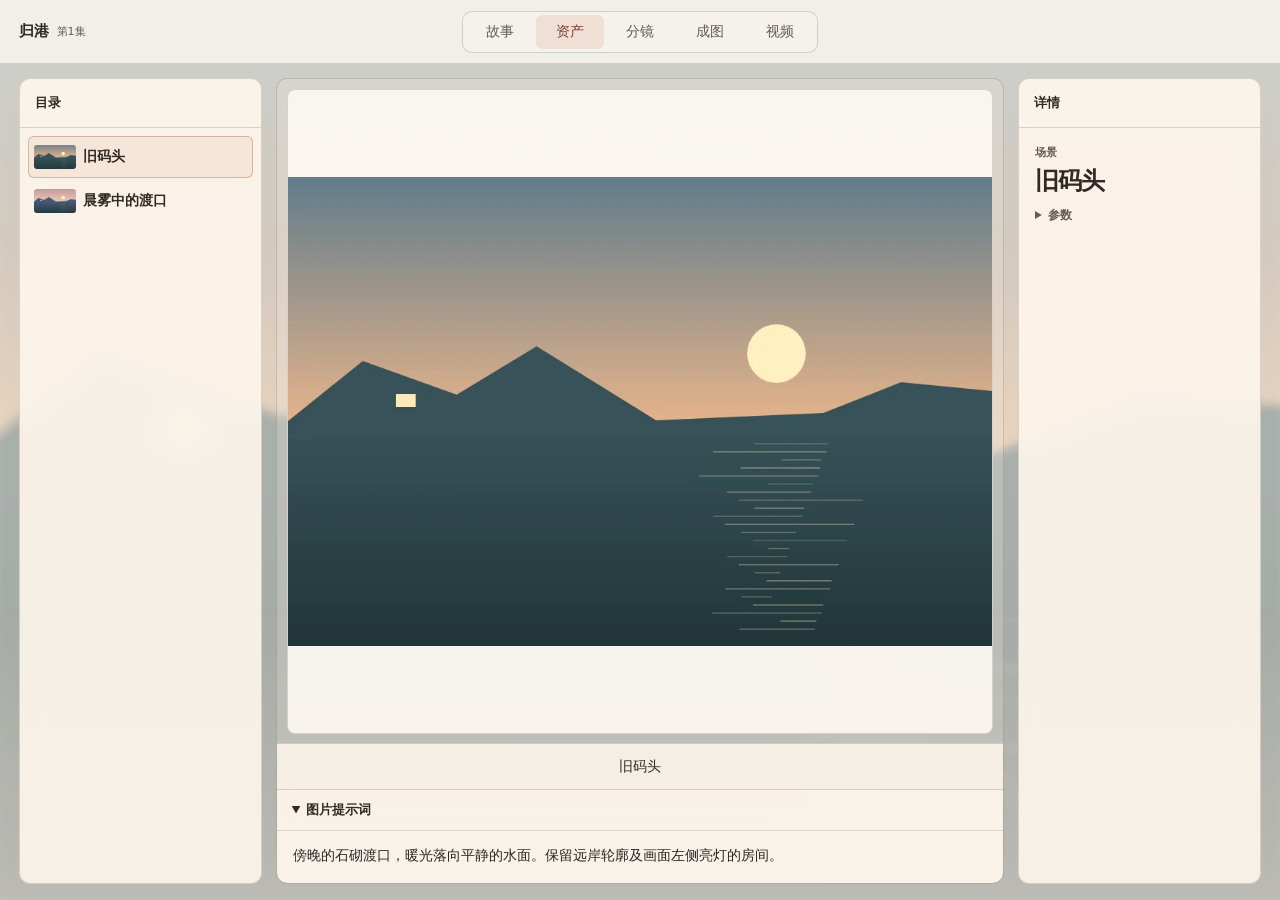
==== commit 942f659c: "更新五步舞台与对齐布局" ====
--- a/心语 AI/制作工作台/index.html
+++ b/心语 AI/制作工作台/index.html
@@ -31,20 +31,29 @@
       <header class="heart-panel-head"><h2 id="catalog-title">目录</h2></header>
       <div class="heart-catalog"><div class="heart-catalog-group"></div></div>
     </section>
-    <section class="heart-stage" aria-label="作品舞台">
+    <div class="heart-center">
+      <section class="heart-stage" aria-label="作品舞台">
+        <div class="heart-empty" hidden><p>暂无视频</p></div>
+        <section class="heart-spotlight" aria-label="作品预览" hidden>
+          <div class="heart-focus-frame">
+            <div class="heart-focus-media">
+              <button type="button" class="heart-original" aria-label="查看原画幅"><img alt=""></button>
+            </div>
+          </div>
+        </section>
+        <footer class="heart-stage-foot">
+          <div></div>
+          <div class="heart-stage-middle"></div>
+          <div></div>
+        </footer>
+      </section>
       <div class="heart-text-flow" tabindex="0" aria-label="正文" hidden>
         <article class="heart-story-sheet"><header><h3></h3></header><div class="heart-story-body"></div></article>
       </div>
-      <div class="heart-empty" hidden><p>暂无视频</p></div>
-      <section class="heart-spotlight" data-media-kind="image" aria-label="作品预览" hidden>
-        <div class="heart-focus-frame">
-          <div class="heart-focus-media">
-            <button type="button" class="heart-original" aria-label="查看原画幅"><img alt=""></button>
-          </div>
-          <div class="heart-focus-caption"><strong></strong></div>
-        </div>
+      <section class="heart-prompt" aria-label="提示词" hidden>
+        <details open><summary>图片提示词</summary><pre tabindex="0"></pre></details>
       </section>
-    </section>
+    </div>
     <aside class="heart-inspector" aria-labelledby="inspector-title">
       <header class="heart-panel-head"><h2 id="inspector-title">详情</h2></header>
       <div class="heart-inspector-body">
@@ -93,9 +102,9 @@
   const dawn = harbor('#c59195','#485772','#e8cab9');
   const entries = [
     {label:'故事', items:[{name:'本集正文', kind:'剧本', text:'末班渡船靠岸前，港口只留着一盏灯。她把装着钥匙的信封递给船长，请他在潮水涨起来之前送到对岸。'}]},
-    {label:'资产', items:[{name:'旧码头', kind:'场景', image:dusk}, {name:'晨雾中的渡口', kind:'场景', image:dawn}]},
+    {label:'资产', items:[{name:'旧码头', kind:'场景', image:dusk, prompt:'傍晚的石砌渡口，暖光落向平静的水面。保留远岸轮廓及画面左侧亮灯的房间。'}, {name:'晨雾中的渡口', kind:'场景', image:dawn, prompt:'清晨的渡口，同一条岸线与船道。浅雾停在水面上，低角度天光照亮远岸。'}]},
     {label:'分镜', items:[{name:'渡船靠岸', kind:'片段', text:'镜头 1 · 0–3 秒\n远景。渡船沿岸线靠近，码头的灯在水面晃动。\n\n镜头 2 · 3–6 秒\n特写。信封从手中递出。'}]},
-    {label:'成图', items:[{name:'灯下交接', kind:'分镜图', image:dawn}]},
+    {label:'成图', items:[{name:'灯下交接', kind:'分镜图', image:dawn, prompt:'横向构图，船尾留在下方。画面左侧保留两个人停留和递交信封的空间。'}]},
     {label:'视频', items:[{name:'渡船靠岸', kind:'未生成'}]},
   ];
   $('.heart-background').src = dusk;
@@ -128,20 +137,23 @@
   }
 
   function selectItem(index) {
-    const {name,kind,image,text} = entries[step].items[index];
+    const {name,kind,image,text,prompt} = entries[step].items[index];
     document.querySelectorAll('.heart-catalog-item').forEach((row,i) => i === index ? row.setAttribute('aria-current','true') : row.removeAttribute('aria-current'));
     const backdrop = $('.heart-backdrop-media');
     backdrop.hidden = !image;
     $('.heart-spotlight').hidden = !image;
     $('.heart-text-flow').hidden = !text;
     $('.heart-empty').hidden = !!(text || image);
+    $('.heart-center').dataset.reading = String(!!text);
+    $('.heart-prompt').hidden = !prompt;
+    $('.heart-prompt pre').textContent = prompt || '';
+    $('.heart-stage-middle').textContent = name;
     $('.heart-detail-heading h3').textContent = name;
     $('.heart-detail-heading span').textContent = kind;
     $('.heart-version-details').hidden = !image;
     $('.heart-version-details dd').textContent = '3:2';
     if (image) {
       backdrop.src = openOriginal.querySelector('img').src = original.src = image;
-      $('.heart-focus-caption strong').textContent = name;
     }
     if (text) {
       $('.heart-story-sheet h3').textContent = name;
--- a/心语 AI/制作工作台/heart-stage.css
+++ b/心语 AI/制作工作台/heart-stage.css
@@ -183,8 +183,36 @@
   padding: 8px var(--work-gutter);
   border-bottom: 1px solid var(--heart-line);
 }
-.heart-work-header h2 { min-width: 0; margin-right: auto; font-size: 16px; overflow-wrap: anywhere; }
-.project-studio .heart-work-panel > .studio-stage-scroll { padding-top: 12px; }
+.heart-work-title { min-width: 0; margin-right: auto; }
+.heart-work-title h2 { font-size: 17px; overflow-wrap: anywhere; }
+.heart-work-title span { display: block; color: var(--heart-muted); font-size: 12px; overflow-wrap: anywhere; }
+.project-studio .heart-work-panel > .studio-stage-scroll { padding-top: 14px; }
+.heart-work-panel .source-workbench { gap: 16px; }
+.heart-work-panel .source-story-card { position: static; }
+.heart-work-panel .source-story-card :is(textarea,.story-accepted) { padding: 14px 16px; }
+.heart-work-panel .source-reading-pane { border: 1px solid var(--heart-line); border-radius: 8px; }
+.heart-work-panel .scene-composition { gap: 12px; border-top: 0; }
+.heart-work-panel .scene-editor { border: 1px solid var(--heart-line); border-radius: 8px; }
+.heart-work-panel :is(.studio-board-layout,.video-production-layout) {
+  grid-template-columns: minmax(0,1fr);
+  gap: 14px;
+}
+.heart-work-panel :is(.studio-board-inspector,.video-input-sheet) {
+  overflow: hidden;
+  border: 1px solid var(--heart-line);
+  border-radius: 8px;
+  background: var(--studio-field);
+}
+.heart-work-panel :is(.board-node-prompt textarea,[data-ep-prompt]) {
+  min-height: 144px;
+  width: 100%;
+}
+.heart-work-panel .video-projection-column { min-width: 0; }
+.heart-work-panel :is(.studio-board-viewer,.video-projection) :is(.review-screen,.episode-video) {
+  max-height: min(42dvh,380px);
+  object-fit: contain;
+}
+.heart-work-panel .heart-work-header > [data-heart="close-work-panel"] { flex: none; }
 .heart-work-drawer { margin-top: 10px; padding: 8px 0; border-top: 1px solid var(--heart-line); }
 .heart-work-drawer > summary { color: var(--heart-muted); cursor: pointer; font-size: 12px; font-weight: 650; }
 .heart-work-panel[data-mode="optimize"] .image-prompt-refine { min-width: 0; display: grid; gap: 10px; margin: 0; }
@@ -271,8 +299,9 @@
 .heart-inspector-body { padding: 16px 16px 19px; }
 .heart-inspector-controls {
   display: grid;
-  grid-template-columns: repeat(2,minmax(0,1fr));
-  gap: 8px;
+  grid-template-columns: minmax(0,1fr);
+  align-items: start;
+  gap: 9px;
   margin-top: 12px;
   padding-block: 12px;
   border-block: 1px solid var(--heart-line);
@@ -283,14 +312,18 @@
   --studio-line: var(--heart-line);
   --studio-surface: var(--heart-panel);
 }
-.heart-inspector-controls :is(.board-node-toolbar,.board-node-options) { display: contents; }
-.heart-inspector-controls :is(.asset-image-formats,.video-selection-state,button[data-action="studio-step-model-open"],
-  button[data-action="studio-video-provider"],button[data-action="studio-connect"],.btn-primary) { grid-column: 1 / -1; }
-.heart-inspector-controls .asset-image-formats { grid-template-columns: repeat(2,minmax(0,1fr)); gap: 5px 8px; }
-@container heart-inspector (max-width: 231px) {
-  .heart-inspector-controls .asset-image-formats { grid-template-columns: minmax(0,1fr); }
-}
-.heart-inspector-controls :is(.field,.board-node-option,.studio-method-control):has(select), .heart-inspector-controls .heart-board-format {
+.heart-inspector-controls :is(.asset-image-formats,.heart-media-formats,.board-node-options,.heart-inspector-actions) {
+  display: grid;
+  grid-template-columns: repeat(2,minmax(0,1fr));
+  align-items: start;
+  gap: 8px;
+  margin: 0;
+}
+.heart-inspector-controls .board-node-toolbar { display: block; }
+.heart-inspector-controls .board-node-options > .board-node-model,
+.heart-inspector-actions > :only-child { grid-column: 1 / -1; }
+.heart-inspector-controls :is(.field,.board-node-option,.studio-method-control,.media-resolution-choice):has(select),
+.heart-inspector-controls :is(.heart-board-format,.heart-control-field) {
   display: grid;
   align-content: start;
   min-width: 0;
@@ -323,6 +356,11 @@
   background-position: right 13px center, right 8px center;
   background-repeat: no-repeat;
 }
+.heart-inspector-controls :is(.heart-media-formats,.heart-board-format,.asset-image-formats) :is(button,select) {
+  box-sizing: border-box;
+  block-size: 36px;
+  min-block-size: 36px;
+}
 .heart-inspector-controls button {
   display: inline-flex;
   align-items: center;
@@ -335,8 +373,11 @@
 .heart-inspector-controls :is(button,select):hover:not(:disabled) { border-color: #b2765b74; background-color: #f1dcce; }
 .heart-inspector-controls button:disabled { opacity: .55; cursor: default; }
 .heart-inspector-controls .asset-image-node-model { justify-content: space-between; text-align: start; }
-.heart-inspector-controls > button[data-heart="entry-native"],
-.heart-inspector-controls > button[data-action="ep-show-look"] { align-self: end; }
+.heart-inspector-controls .heart-inspector-actions { align-items: stretch; }
+.heart-inspector-controls .heart-inspector-actions button { min-height: 36px; }
+.heart-inspector-controls .media-resolution-choice > span { white-space: nowrap; }
+.heart-inspector-controls button[data-action="studio-video-provider"] { justify-content: flex-start; text-align: start; }
+.heart-inspector-controls .asset-image-formats > small { grid-column: 1 / -1; }
 .heart-inspector-controls .heart-board-format button { white-space: nowrap; }
 .heart-inspector-controls button[data-heart="optimize"] { color: var(--heart-accent); }
 .heart-inspector-controls .btn-primary { color: #fff9f3; background: #a65a46; border-color: #a65a46; font-weight: 700; }
@@ -362,27 +403,58 @@
 }
 .heart-inspector .heart-specs div { display: flex; flex: 1; gap: 7px; border: 0; padding: 2px 0; font-size: 11px; line-height: 1.35; }
 .heart-specs dd { font-weight: 700; }
-.heart-prompt { position: relative; margin-top: 9px; padding-bottom: 7px; border-bottom: 1px solid var(--heart-line); }
-.heart-prompt summary { min-height: 34px; margin-inline-end: 58px; line-height: 34px; }
+.heart-center {
+  display: grid;
+  grid-template-rows: minmax(0,1fr) auto;
+  min-width: 0;
+  min-height: 0;
+  overflow: hidden;
+  border: 1px solid var(--heart-chrome-line);
+  border-radius: 11px;
+  background: #f5eee53b;
+}
+.heart-center[data-reading="true"] { grid-template-rows: minmax(200px,1.2fr) minmax(130px,1fr); }
+.heart-center[data-reading-only="true"] { grid-template-rows: 47px minmax(0,1fr); }
+.heart-center[data-reading-only="true"] :is(.heart-light,.heart-field) { visibility: hidden; }
+.heart-prompt {
+  position: relative;
+  min-width: 0;
+  overflow: hidden;
+  border-top: 1px solid var(--heart-chrome-line);
+  background: var(--heart-glass);
+  backdrop-filter: blur(12px);
+}
+.heart-prompt summary {
+  min-height: 40px;
+  padding: 10px 68px 9px 15px;
+  cursor: pointer;
+  color: var(--heart-chrome-ink);
+  font-size: 13px;
+  font-weight: 680;
+}
 .heart-prompt button {
   position: absolute;
-  inset: 3px 0 auto auto;
-  padding: 3px 8px;
+  inset: 6px 8px auto auto;
+  min-height: 28px;
+  padding: 3px 9px;
   border: 1px solid var(--heart-line);
-  border-radius: 5px;
+  border-radius: 6px;
   color: var(--heart-muted);
-  background: transparent;
+  background: #fffaf4;
   font-size: 11px;
 }
 .heart-prompt button:hover { color: var(--heart-accent); border-color: #c5957d; }
-.heart-prompt pre {
-  max-height: min(33vh,224px);
+.heart-prompt :is(pre,p) {
+  max-height: clamp(108px,30dvh,300px);
+  margin: 0;
   overflow: auto;
-  padding: 9px 10px;
-  border: 1px solid var(--heart-line);
-  border-radius: 5px;
+  padding: 12px 16px 16px;
+  border-top: 1px solid var(--heart-line);
   color: var(--heart-ink);
-  background: #fffcf7;
+  font: 14px/1.72 var(--studio-type,system-ui,sans-serif);
+  white-space: pre-wrap;
+  overflow-wrap: anywhere;
+  overscroll-behavior: contain;
   scrollbar-width: thin;
 }
 .heart-prompt pre:focus-visible { outline: 2px solid var(--heart-accent); outline-offset: -2px; }
@@ -403,13 +475,13 @@
 .heart-light, .heart-turn-light { position: absolute; z-index: -1; pointer-events: none; }
 .heart-light {
   inset: 32px 5% 12px;
-  background: radial-gradient(ellipse at 50% 60%,#fff8ed42,transparent 64%);
+  background: radial-gradient(ellipse at 27% 53%,#e9ad7357,transparent 57%),radial-gradient(ellipse at 73% 42%,#6e93c346,transparent 60%);
   animation: heart-light-drift 8s ease-in-out infinite alternate;
 }
 .heart-turn-light {
   inset: 17% 15% 12%;
   opacity: 0;
-  background: radial-gradient(ellipse at 50% 65%,#fff2dd69,transparent 68%);
+  background: radial-gradient(ellipse at 50% 65%,#eeaa6d72,transparent 68%);
   transition: opacity .22s linear;
 }
 .heart-stage[data-turning="true"] .heart-turn-light { transition: none; will-change: opacity,transform; }
@@ -421,47 +493,44 @@
 .heart-stage-foot {
   position: absolute;
   z-index: 5;
-  inset: auto 6px 6px;
+  inset: auto 0 0;
+  display: grid;
+  grid-template-columns: minmax(0,1fr) auto minmax(0,1fr);
+  align-items: center;
+  min-height: 46px;
+  gap: 4px;
+  padding: 5px 9px;
+  border-top: 1px solid var(--heart-chrome-line);
+  background: #fcf5ebdf;
+  backdrop-filter: blur(12px);
+}
+.heart-stage-leading, .heart-stage-middle, .heart-stage-trailing, .heart-arrange, .heart-focus-caption {
   display: flex;
   align-items: center;
-  justify-content: center;
-  gap: 8px;
-  pointer-events: none;
-}
-.heart-actions {
-  display: flex;
-  align-items: center;
-  gap: 3px;
-  padding: 3px;
-  border: 1px solid var(--heart-chrome-line);
-  border-radius: 10px;
-  background: #fff8f0df;
-  backdrop-filter: blur(12px);
-  pointer-events: auto;
-}
-.heart-stage-foot > button { pointer-events: auto; }
-.heart-stage :is(.heart-actions,.heart-stage-foot,.heart-empty) > button,
-.heart-focus-caption button, .heart-settings :is(button,.heart-settings-actions label) {
-  min-height: 32px;
-  padding: 0 10px;
+  gap: 4px;
+  min-width: 0;
+}
+.heart-stage-trailing { justify-content: flex-end; }
+.heart-stage-foot button, .heart-empty > button, .heart-settings :is(button,.heart-settings-actions label) {
+  min-height: 31px;
+  padding: 0 8px;
   border: 1px solid var(--heart-chrome-line);
   border-radius: 6px;
   color: var(--heart-chrome-ink);
-  background: #fff6ead9;
+  background: #fff8efb0;
   font-size: 12px;
   font-weight: 630;
   white-space: nowrap;
 }
-.heart-stage .heart-actions > button { border-color: transparent; background: transparent; }
-.heart-stage :is(.heart-actions,.heart-stage-foot,.heart-empty) > button:hover,
-.heart-focus-caption button:hover, .heart-settings :is(button,.heart-settings-actions label):hover {
+.heart-stage-foot button:hover, .heart-empty > button:hover,
+.heart-settings :is(button,.heart-settings-actions label):hover {
   border-color: #ba856f84;
   background-color: #f0ddd0;
 }
 .heart-stage :is(button,select,summary):focus-visible { outline-color: var(--heart-chrome-accent); }
 .heart-field {
   position: absolute;
-  inset: 0 0 47px;
+  inset: 10px 10px 55px;
   max-width: 1120px;
   margin-inline: auto;
   touch-action: pan-y;
@@ -474,7 +543,13 @@
 .heart-stage [data-heart="motion"][aria-pressed="true"] .heart-motion-icon { width: 0; height: 0; border: 4px solid transparent; border-right: 0; border-left: 6px solid currentColor; }
 .heart-stage[data-turning="true"] .heart-field { cursor: grabbing; }
 .heart-empty { position: absolute; inset: 0; display: grid; align-content: center; justify-items: center; gap: 10px; font-size: 14px; }
-.heart-stage[data-mode="scatter"]:has(.heart-performer:not([hidden])) .heart-empty { align-content: end; padding-bottom: 14px; }
+.heart-stage[data-scene-only="true"] .heart-empty {
+  align-content: end;
+  padding-bottom: 7px;
+  color: var(--heart-muted);
+  pointer-events: none;
+}
+.heart-stage[data-scene-only="true"] .heart-empty > button { pointer-events: auto; }
 .heart-lift {
   position: absolute;
   z-index: 1;
@@ -504,6 +579,24 @@
   max-width: none;
   margin: 0;
 }
+.heart-stage[data-scene-only="true"] .heart-performer {
+  position: absolute;
+  inset: 0 0 24px;
+  display: grid;
+  place-items: center;
+  width: auto;
+  aspect-ratio: auto;
+  translate: none;
+  mask-image: none;
+}
+.heart-stage[data-scene-only="true"] .heart-performer > [data-character-scene] {
+  position: relative;
+  inset: auto;
+  width: min(100%,720px);
+  height: min(100%,440px);
+  aspect-ratio: auto;
+}
+.heart-stage[data-scene-only="true"] .heart-performer :is(img,canvas) { object-fit: contain; }
 .heart-performer > [data-character-scene="source"] { --heart-scene-left: 306; }
 .heart-performer > [data-character-scene="entities"] { --heart-scene-left: 335; }
 .heart-performer > [data-character-scene="design"] { --heart-scene-left: 257; }
@@ -596,25 +689,33 @@
 }
 .heart-stage[data-mode="scatter"][data-role-visible="true"] .heart-card { aspect-ratio: 1.62; }
 .heart-stage[data-mode="scatter"] .heart-card { position: relative; top: auto; left: auto; translate: none; width: 100%; border-radius: 15% / 26%; }
-.heart-stage[data-focused="true"] :is(.heart-cards,.heart-light) { visibility: hidden; }
-.heart-spotlight { position: absolute; z-index: 4; inset: 8px 0 52px; display: grid; place-items: center; pointer-events: none; }
+.heart-cards { transition: opacity .22s var(--heart-ease); }
+.heart-stage[data-focused="true"] .heart-cards { opacity: 0; }
+.heart-spotlight {
+  position: absolute;
+  z-index: 4;
+  inset: 10px 10px 55px;
+  display: grid;
+  place-items: center;
+  pointer-events: none;
+}
 .heart-focus-frame {
   display: flex;
   flex-direction: column;
-  width: min(92%,850px);
-  container-type: inline-size;
-  max-height: 100%;
-  overflow: auto;
+  width: 100%;
+  height: 100%;
+  overflow: hidden;
   border: 1px solid var(--heart-chrome-line);
-  border-radius: 12px;
+  border-radius: 8px;
   color: var(--heart-chrome-ink);
-  background: #fff8efe9;
-  box-shadow: 0 12px 34px #49362d33;
+  background: #fcf8f2ed;
   pointer-events: auto;
 }
-.heart-focus-media { position: relative; flex: 0 1 auto; display: grid; place-items: center; min-height: 0; aspect-ratio: 16/9; overflow: hidden; background: #17161cc4; }
-.heart-focus-media > video { position: absolute; inset: 0; }
+.heart-focus-media { position: relative; flex: 1; display: grid; place-items: center; min-height: 0; overflow: hidden; }
+.heart-focus-media > video { position: absolute; inset: 0; background: #17161c; }
 .heart-focus-media :is(img,video), .heart-focus-media .heart-original { width: 100%; height: 100%; object-fit: contain; }
+.heart-focus-media audio { width: min(92%,420px); }
+.heart-focus-media .heart-original { width: 100%; height: 100%; object-fit: contain; }
 .heart-focus-media audio { width: min(92%,420px); }
 .heart-spotlight[data-media-kind="image"] .heart-focus-frame {
   width: min(100%,960px);
@@ -640,22 +741,9 @@
   cursor: zoom-in;
 }
 .heart-focus-media .heart-original img { display: block; }
-.heart-spotlight[data-media-kind="image"] .heart-focus-caption {
-  flex: none;
-  align-self: center;
-  min-height: 39px;
-  margin-top: 8px;
-  border: 1px solid var(--heart-chrome-line);
-  border-radius: 9px;
-  background: var(--heart-glass);
-}
 .heart-original-image { display: block; max-width: 100%; max-height: 72dvh; margin: auto; object-fit: contain; }
 .heart-focus-text { display: grid; place-items: center; gap: 9px; width: 100%; height: 100%; padding: 15px; overflow: auto; background: #e9d9c2; color: #362925; }
 .heart-focus-text p { font-size: 13px; line-height: 1.55; white-space: pre-wrap; }
-.heart-focus-caption { display: flex; align-items: center; gap: 5px; flex-wrap: wrap; min-height: 47px; justify-content: space-between; padding: 6px 9px 6px 13px; }
-.heart-focus-caption > div { display: flex; align-items: center; gap: 5px; min-width: 0; }
-.heart-focus-caption strong { font-size: 13px; font-weight: 680; line-height: 1.25; }
-.heart-focus-caption small { color: var(--heart-chrome-muted); font-size: 11px; }
 .heart-focus-caption :is([data-heart="previous"],[data-heart="next"]) { min-width: 30px; font-size: 15px; line-height: 1; }
 .heart-focus-count { padding-inline: 2px; color: var(--heart-chrome-muted); font: 10px ui-monospace,monospace; white-space: nowrap; }
 .heart-focus-details { display: none; }
@@ -723,7 +811,9 @@
   .heart-workspace { overflow: auto; }
   .heart-backdrop { position: fixed; }
   .heart-desk { flex: none; grid-template: auto auto / minmax(0,1fr) 250px; }
-  .heart-stage { grid-area: 1 / 1; min-height: 545px; }
+  .heart-center { grid-area: 1 / 1; min-height: 545px; }
+  .heart-stage { min-height: 365px; }
+  .heart-center[data-reading-only="true"] .heart-stage { min-height: 0; }
   .heart-inspector { grid-area: 1 / 2; max-height: 545px; }
   .heart-work-panel { grid-area: 1 / 1; }
   .heart-library { grid-area: 2 / 1 / auto / -1; }
@@ -751,7 +841,13 @@
   .heart-workspace .studio-project-actions > .btn > span,
   .heart-workspace .studio-save-state { display: none; }
   .heart-desk { grid-template: auto auto auto / minmax(0,1fr); gap: 9px; margin-block: 9px; }
-  .heart-stage { min-height: clamp(365px,100vw,499px); }
+  .heart-center { min-height: 0; }
+  .heart-stage { min-height: clamp(312px,88vw,470px); }
+  .heart-center[data-reading="true"] { grid-template-rows: minmax(228px,auto) minmax(240px,1fr); max-height: 650px; }
+  .heart-center[data-reading="true"] .heart-stage { min-height: 0; }
+  .heart-center[data-reading-only="true"] { grid-template-rows: 47px minmax(320px,1fr); }
+  .heart-prompt :is(pre,p) { max-height: 166px; }
+  .heart-inspector-controls .studio-method-control select { max-width: none; }
   .heart-work-header { display: grid; grid-template-columns: minmax(0,1fr) auto; align-items: start; }
   .heart-work-header .studio-stage-actions { grid-column: 1 / -1; grid-row: 2; justify-content: start; }
   .heart-work-header > [data-heart="close-work-panel"] { grid-area: 1 / 2; }
@@ -761,22 +857,21 @@
   .heart-catalog { max-height: 148px; }
   .heart-inspector-body { overflow: visible; min-height: 55px; }
   .heart-focus-details { display: inline-block; }
-  .heart-focus-caption { padding: 5px 7px; }
+  .heart-stage-foot { padding-inline: 5px; }
+  .heart-stage-foot button { padding-inline: 5px; font-size: 11px; }
   .heart-stage[data-mode="scatter"] .heart-cards { grid-template-columns: repeat(3,minmax(0,1fr)); gap: 5px; }
 }
 @media (prefers-reduced-motion: reduce) {
   .heart-light, .heart-backdrop-media:not([hidden]) { animation: none; }
-  .heart-background, .heart-turn-light, .heart-role-toggle input::before, .heart-card-face img { transition: none; }
+  .heart-background, .heart-turn-light, .heart-role-toggle input::before, .heart-card-face img, .heart-cards { transition: none; }
 }
 
-.heart-stage[data-reading="true"] .heart-light { animation-play-state: paused; }
 .heart-text-flow {
-  position: absolute;
-  z-index: 3;
-  inset: 0 0 50px;
-  display: grid;
+  position: relative;
+  display: grid;
+  min-height: 0;
   align-content: start;
-  gap: 9px;
+  gap: 8px;
   overflow: auto;
   overscroll-behavior: contain;
   scrollbar-width: thin;
@@ -786,7 +881,7 @@
   min-width: 0;
   padding: clamp(12px,1.4vw,23px);
   border: 1px solid #fff6eb72;
-  border-radius: 9px;
+  border-radius: 8px;
   color: var(--heart-ink);
   background: #f7efe4ec;
 }
@@ -802,7 +897,9 @@
   overflow-wrap: anywhere;
 }
 .heart-text-flow :is(button,select):focus-visible { outline-color: var(--heart-accent); }
-.heart-flow-item[data-active="true"] { border-color: #c5957d; }
+.heart-flow-item[data-active="true"] { border-color: #c5957d; background: #fff8efef; }
+.heart-flow-item[data-active="false"] { padding-block: 11px; }
+.heart-story-body { max-width: 53em; }
 .heart-flow-item > header button {
   padding: 1px 0;
   border: 0;
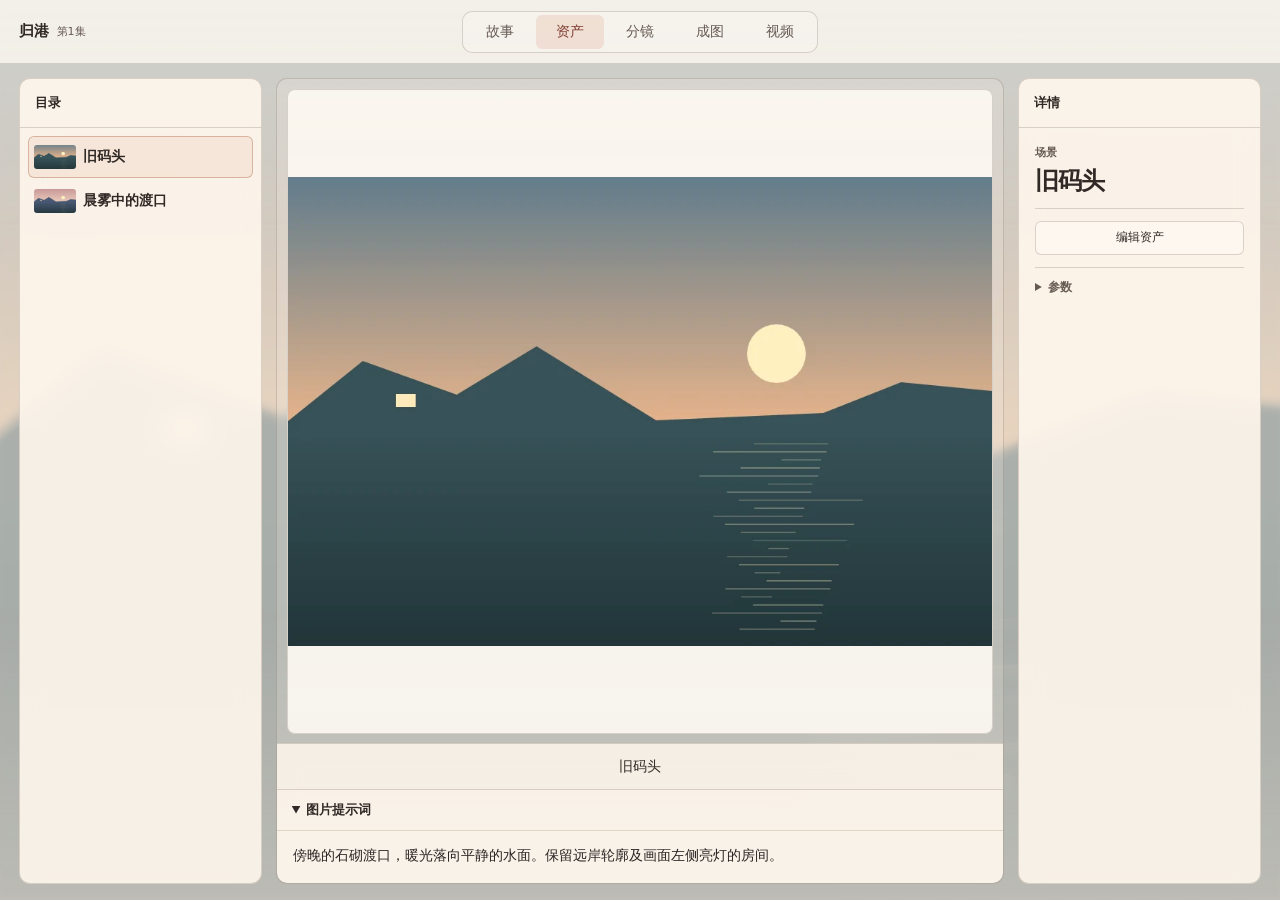
==== commit 6798fc68: "归档制作工作台的资产就地编辑" ====
--- a/心语 AI/制作工作台/index.html
+++ b/心语 AI/制作工作台/index.html
@@ -52,12 +52,17 @@
       </div>
       <section class="heart-prompt" aria-label="提示词" hidden>
         <details open><summary>图片提示词</summary><pre tabindex="0"></pre></details>
+        <div class="heart-asset-editor" hidden>
+          <label class="field asset-image-node-prompt"><span>图片提示词</span><textarea rows="5"></textarea></label>
+        </div>
+        <div class="heart-prompt-actions" hidden><button type="button" data-heart="finish-asset">完成编辑</button></div>
       </section>
     </div>
     <aside class="heart-inspector" aria-labelledby="inspector-title">
       <header class="heart-panel-head"><h2 id="inspector-title">详情</h2></header>
       <div class="heart-inspector-body">
         <div class="heart-detail-heading"><span></span><h3></h3></div>
+        <div class="heart-inspector-controls"><button type="button" data-edit-asset>编辑资产</button></div>
         <details class="heart-version-details"><summary>参数</summary><dl><div><dt>画幅</dt><dd></dd></div></dl></details>
       </div>
     </aside>
@@ -108,7 +113,7 @@
     {label:'视频', items:[{name:'渡船靠岸', kind:'未生成'}]},
   ];
   $('.heart-background').src = dusk;
-  let step = 1;
+  let step = 1, selectedItem = 0;
   const tabs = entries.map(({label}, index) => {
     const button = Object.assign(document.createElement('button'), {className:'studio-stage-tab', textContent:label});
     button.addEventListener('click', () => selectStep(index));
@@ -118,6 +123,22 @@
   const openOriginal = $('.heart-original');
   const original = $('.heart-original-image');
   openOriginal.addEventListener('click', () => $('.heart-settings').showModal());
+  const promptInput = $('.heart-asset-editor textarea');
+  function setEditing(editing) {
+    $('.heart-asset-editor').hidden = !editing;
+    $('.heart-prompt-actions').hidden = !editing;
+    $('.heart-prompt details').hidden = editing;
+    $('[data-edit-asset]').hidden = editing || step !== 1;
+  }
+  $('[data-edit-asset]').addEventListener('click', () => {
+    setEditing(true);
+    promptInput.focus();
+  });
+  $('[data-heart="finish-asset"]').addEventListener('click', () => {
+    entries[step].items[selectedItem].prompt = promptInput.value;
+    selectItem(selectedItem);
+    $('[data-edit-asset]').focus();
+  });
 
   function selectStep(index) {
     step = index;
@@ -137,7 +158,9 @@
   }
 
   function selectItem(index) {
+    selectedItem = index;
     const {name,kind,image,text,prompt} = entries[step].items[index];
+    setEditing(false);
     document.querySelectorAll('.heart-catalog-item').forEach((row,i) => i === index ? row.setAttribute('aria-current','true') : row.removeAttribute('aria-current'));
     const backdrop = $('.heart-backdrop-media');
     backdrop.hidden = !image;
@@ -145,8 +168,9 @@
     $('.heart-text-flow').hidden = !text;
     $('.heart-empty').hidden = !!(text || image);
     $('.heart-center').dataset.reading = String(!!text);
-    $('.heart-prompt').hidden = !prompt;
+    $('.heart-prompt').hidden = !prompt && step !== 1;
     $('.heart-prompt pre').textContent = prompt || '';
+    promptInput.value = prompt || '';
     $('.heart-stage-middle').textContent = name;
     $('.heart-detail-heading h3').textContent = name;
     $('.heart-detail-heading span').textContent = kind;
--- a/心语 AI/制作工作台/heart-stage.css
+++ b/心语 AI/制作工作台/heart-stage.css
@@ -1,10 +1,12 @@
-.heart-workspace {
+:where(.heart-workspace, #app:has(.heart-workspace) + #modal) {
   --heart-paper: #f5f0e7;
   --heart-panel: #faf7f0;
   --heart-ink: #2a2524;
   --heart-muted: #6f655c;
   --heart-line: #dfd6c8;
   --heart-accent: #a34a39;
+}
+.heart-workspace {
   --heart-ease: cubic-bezier(.22,.77,.23,1);
   --heart-gutter: clamp(14px,1.45vw,26px);
   --heart-sidebar-width: clamp(215px,19vw,288px);
@@ -141,12 +143,14 @@
   container: heart-work / inline-size;
   color: var(--heart-ink);
   background: var(--heart-panel);
-  color-scheme: light;
   border: 1px solid var(--heart-line);
   border-radius: 10px;
   box-shadow: 0 12px 36px #15101745;
   --work-gutter: clamp(12px,1.4vw,24px);
   --work-panel-width: clamp(200px,42%,266px);
+}
+:is(.heart-work-panel, .heart-asset-editor, .heart-asset-tools, #app:has(.heart-workspace) + #modal) {
+  color-scheme: light;
   --ink: var(--heart-ink);
   --muted: var(--heart-muted);
   --studio-bg: var(--heart-paper);
@@ -158,16 +162,25 @@
   --studio-hover: #eee6db;
   --studio-selected: #efe0d4;
   --studio-success: #387052;
+  --surface-muted: var(--studio-subtle);
+  --surface-subtle: var(--studio-surface);
+  --selection-surface: var(--accent-soft);
+  --accent-track: var(--accent-soft);
+  --surface-rgb: 250,247,240;
   --surface: var(--heart-panel);
   --raised: var(--studio-subtle);
   --field-surface: var(--studio-field);
   --divider: var(--heart-line);
   --border: var(--heart-line);
   --accent: var(--heart-accent);
+  --accent-hover: #873b2c;
+  --accent-soft: #f2e1d6;
   --on-accent: #fff9f3;
   --warning: #895022;
   --danger: #a53538;
 }
+#app:has(.heart-workspace) + #modal::backdrop { background: #352a2354; }
+#app:has(.heart-workspace) + #modal > .dialog-head > .dialog-dismiss:focus-visible { outline-offset: -4px; }
 .heart-work-panel[data-mode="optimize"] { inset-inline-start: auto; width: min(455px,100%); }
 @container heart-work (max-width: 580px) {
   .heart-work-panel :is(.scene-composition,.studio-board-layout,.video-production-layout,.source-workbench) { grid-template-columns: minmax(0,1fr); }
@@ -424,7 +437,7 @@
   background: var(--heart-glass);
   backdrop-filter: blur(12px);
 }
-.heart-prompt summary {
+.heart-prompt > details > summary {
   min-height: 40px;
   padding: 10px 68px 9px 15px;
   cursor: pointer;
@@ -432,9 +445,12 @@
   font-size: 13px;
   font-weight: 680;
 }
-.heart-prompt button {
+.heart-prompt > [data-heart="copy"], .heart-prompt-actions {
   position: absolute;
   inset: 6px 8px auto auto;
+}
+.heart-prompt-actions { display: flex; gap: 5px; }
+.heart-prompt > [data-heart="copy"], .heart-prompt-actions button {
   min-height: 28px;
   padding: 3px 9px;
   border: 1px solid var(--heart-line);
@@ -443,8 +459,8 @@
   background: #fffaf4;
   font-size: 11px;
 }
-.heart-prompt button:hover { color: var(--heart-accent); border-color: #c5957d; }
-.heart-prompt :is(pre,p) {
+.heart-prompt :is([data-heart="copy"],[data-heart="finish-asset"]):hover { color: var(--heart-accent); border-color: var(--heart-accent); }
+.heart-prompt > details > :is(pre,p) {
   max-height: clamp(108px,30dvh,300px);
   margin: 0;
   overflow: auto;
@@ -458,6 +474,44 @@
   scrollbar-width: thin;
 }
 .heart-prompt pre:focus-visible { outline: 2px solid var(--heart-accent); outline-offset: -2px; }
+.heart-asset-editor {
+  max-height: min(44dvh,390px);
+  overflow: auto;
+  padding: 10px 15px 6px;
+  color: var(--ink);
+  overscroll-behavior: contain;
+}
+.heart-asset-editor .field { display: grid; min-width: 0; margin: 0; gap: 5px; }
+.heart-asset-editor .field > span { font-size: 13px; font-weight: 650; }
+.heart-asset-editor > .asset-image-node-prompt > span { min-height: 24px; padding-inline-end: 124px; }
+.heart-asset-editor .field textarea {
+  width: 100%;
+  min-height: 72px;
+  padding: 8px 10px;
+  border: 1px solid var(--studio-line);
+  border-radius: 6px;
+  background: var(--studio-field);
+  color: var(--ink);
+  font: 13px/1.65 var(--studio-type,system-ui,sans-serif);
+  resize: vertical;
+}
+.heart-asset-editor .asset-image-node-prompt textarea { height: clamp(82px,17dvh,165px); }
+.heart-asset-editor textarea:focus-visible { outline: 2px solid var(--heart-accent); outline-offset: -2px; }
+.heart-asset-editor .asset-image-node-details { margin-top: 8px; border-top: 1px solid var(--studio-line); }
+.heart-asset-editor .asset-image-node-details > summary { padding: 8px 0; min-height: 0; }
+.heart-asset-editor .asset-image-node-detail-fields { padding-bottom: 12px; }
+.heart-asset-tools { display: grid; gap: 6px; min-width: 0; }
+.heart-asset-files { display: grid; grid-template-columns: repeat(2,minmax(0,1fr)); align-items: start; gap: 6px; }
+.heart-asset-files .asset-reference-list { display: block; }
+.heart-asset-files .asset-reference-list figure { position: relative; max-width: 100%; margin-bottom: 5px; }
+.heart-asset-files .asset-reference-list img { width: 100%; height: 56px; }
+.heart-asset-files .asset-reference-list .asset-canvas-reference-remove {
+  position: absolute;
+  inset: 0 0 auto auto;
+  width: 24px;
+  min-height: 24px;
+}
+.heart-asset-tools .asset-canvas-task-note { color: var(--muted); line-height: 1.5; }
 .heart-version-details { margin-top: 10px; color: var(--heart-muted); font-size: 12px; }
 .heart-version-details dl { margin-top: 4px; }
 .heart-detail-text pre, .heart-detail-text p { margin: 4px 0 0; font: inherit; white-space: pre-wrap; overflow-wrap: anywhere; }
@@ -744,6 +798,8 @@
 .heart-original-image { display: block; max-width: 100%; max-height: 72dvh; margin: auto; object-fit: contain; }
 .heart-focus-text { display: grid; place-items: center; gap: 9px; width: 100%; height: 100%; padding: 15px; overflow: auto; background: #e9d9c2; color: #362925; }
 .heart-focus-text p { font-size: 13px; line-height: 1.55; white-space: pre-wrap; }
+.heart-focus-text[data-empty-asset] { place-content: center; background: color-mix(in srgb,var(--heart-panel) 65%,transparent); color: var(--heart-muted); }
+.heart-focus-text[data-empty-asset] p { margin: 0; }
 .heart-focus-caption :is([data-heart="previous"],[data-heart="next"]) { min-width: 30px; font-size: 15px; line-height: 1; }
 .heart-focus-count { padding-inline: 2px; color: var(--heart-chrome-muted); font: 10px ui-monospace,monospace; white-space: nowrap; }
 .heart-focus-details { display: none; }
@@ -846,7 +902,7 @@
   .heart-center[data-reading="true"] { grid-template-rows: minmax(228px,auto) minmax(240px,1fr); max-height: 650px; }
   .heart-center[data-reading="true"] .heart-stage { min-height: 0; }
   .heart-center[data-reading-only="true"] { grid-template-rows: 47px minmax(320px,1fr); }
-  .heart-prompt :is(pre,p) { max-height: 166px; }
+  .heart-prompt > details > :is(pre,p) { max-height: 166px; }
   .heart-inspector-controls .studio-method-control select { max-width: none; }
   .heart-work-header { display: grid; grid-template-columns: minmax(0,1fr) auto; align-items: start; }
   .heart-work-header .studio-stage-actions { grid-column: 1 / -1; grid-row: 2; justify-content: start; }
